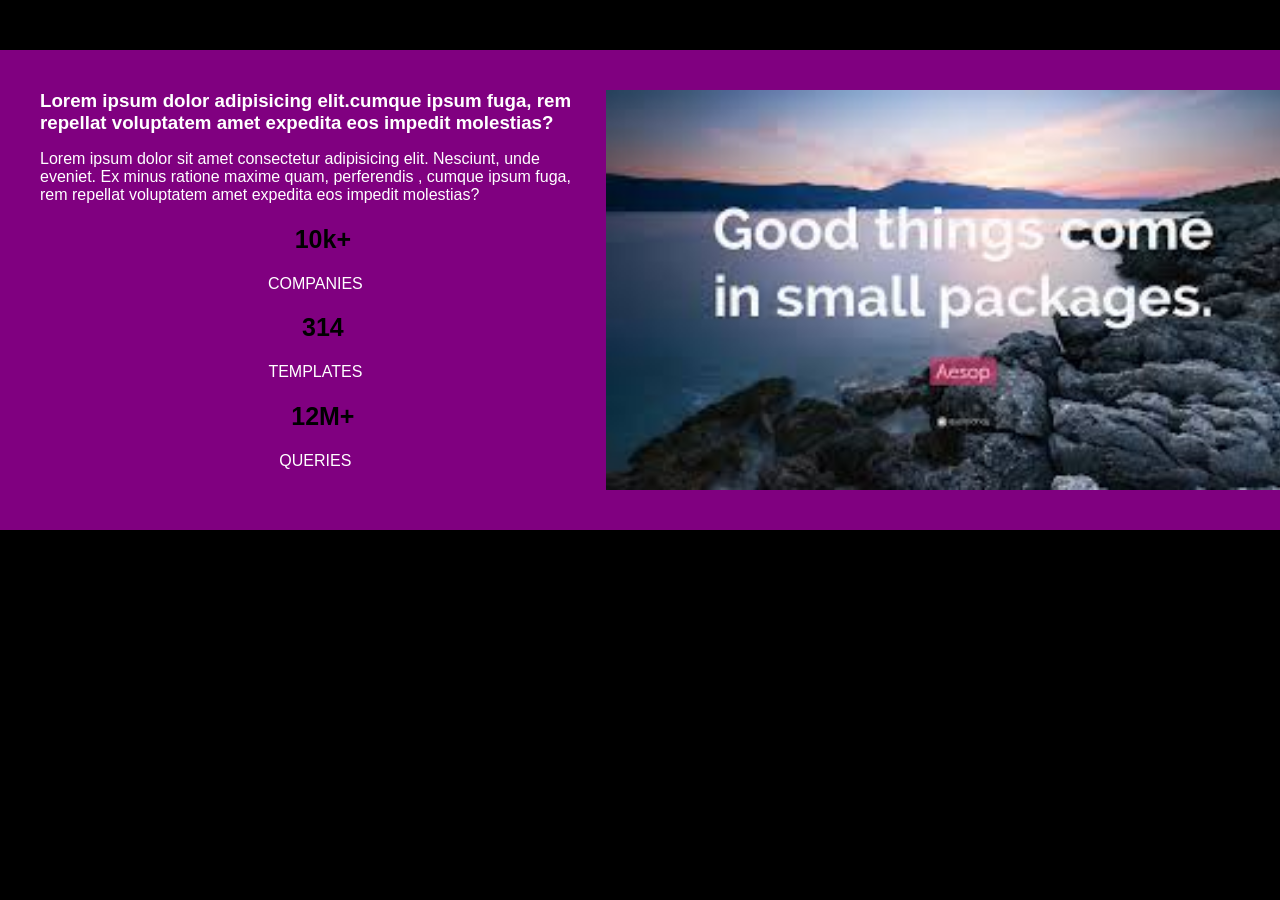
==== assign5.html @ 281d3598 "initial commit" ====
<!DOCTYPE html>
<html lang="en">

<head>
    <meta charset="UTF-8">
    <meta name="viewport" content="width=device-width, initial-scale=1.0">
    <title>Document</title>
    <link rel="stylesheet" href="assign5.css">
</head>

<body>
    <div class="main">

        <div class="text">
            <h3>Lorem ipsum dolor adipisicing elit.cumque
                ipsum fuga, rem repellat voluptatem amet expedita
                eos impedit molestias?
            </h3>
            <p>Lorem ipsum dolor sit amet consectetur adipisicing elit.
                Nesciunt, unde eveniet. Ex minus ratione maxime quam, perferendis
                , cumque ipsum fuga, rem repellat voluptatem amet expedita
                eos impedit molestias?</p>
            <div class="section-work">
                <div class="container">

                    <div> 
                        <h2 class="counter-no">10k+</h2>
                        <p>COMPANIES</p>
                    </div>
                    
                    <div> 
                        <h2 class="counter-no">314</h2>
                        <p>TEMPLATES</p>
                    </div>
                    <div> 
                        <h2 class="counter-no">12M+</h2>
                        <p>QUERIES</p>
                    </div>
                </div>
            </div>
        </div>
        <img src="./download (1).jfif">
    </div>
</body>

</html>
---- assign5.css ----
body {
    margin: 0;
font-family: sans-serif;
background-color: #000000;
}
    
  .main {
  display: flex;
background-color:purple;
justify-content: space-between;
padding: 40px;
margin-top: 50px;
width:100% ;
/* align-items: center; */

  }
  

 .main img{
   height: 400px; 
      display: flex;
    
  }    
  .main  h3{
margin: 0;
color: white;

  }

  .main p {
     color: white;
    margin-right: 15px;
    
  }

  .section-work {
    transition: all 0.7s linear;
    justify-content: center;
     text-align: center;

  }

    .counter-no{
      font-size: 25px;
    }
    
        /* Mobile devices  0px to 767px*/
        @media screen and (max-width:767px) {
            .container {
                flex-direction: column-reverse;
            }
        }
          /* tablet */
          @media screen and (min-width:768px) and (max-width:1090px) {
            
            }
          /* Larger screen */
        @media screen and (min-width:1091px) {
            
        }
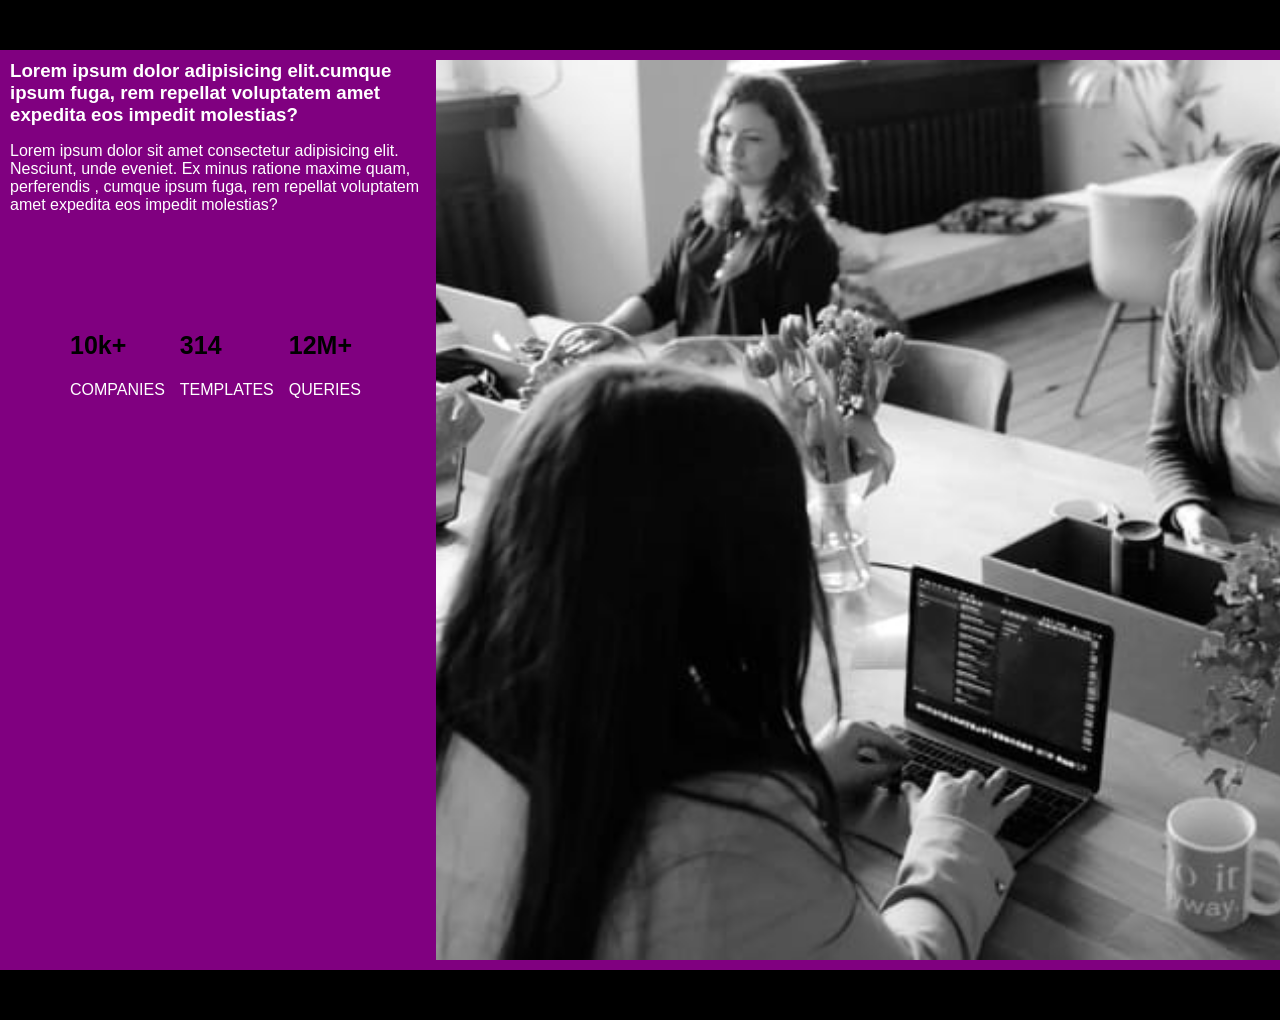
==== commit a11047d0: "initial commit" ====
--- a/assign5.html
+++ b/assign5.html
@@ -4,7 +4,7 @@
 <head>
     <meta charset="UTF-8">
     <meta name="viewport" content="width=device-width, initial-scale=1.0">
-    <title>Document</title>
+    <title>My Website</title>
     <link rel="stylesheet" href="assign5.css">
 </head>
 
@@ -39,7 +39,7 @@
                 </div>
             </div>
         </div>
-        <img src="./download (1).jfif">
+        <img src="./image-header-desktop.jpg">
     </div>
 </body>
 
@@ -49,3 +49,9 @@
 
 
 
+
+
+
+
+
+
--- a/assign5.css
+++ b/assign5.css
@@ -8,22 +8,24 @@
   display: flex;
 background-color:purple;
 justify-content: space-between;
-padding: 40px;
+padding: 10px 10px;
 margin-top: 50px;
-width:100% ;
+margin-bottom: 50px;
+/* width:100% ; */
 /* align-items: center; */
 
   }
   
 
  .main img{
-   height: 400px; 
+   height:100vh; 
       display: flex;
     
   }    
   .main  h3{
 margin: 0;
 color: white;
+
 
   }
 
@@ -35,10 +37,12 @@
 
   .section-work {
     transition: all 0.7s linear;
-    justify-content: center;
-     text-align: center;
-
+    padding: 80px 60px;
+    
   }
+  .container {
+           display: flex;
+        justify-content: center;
 
     .counter-no{
       font-size: 25px;
@@ -61,3 +65,6 @@
     
         
 
+
+        
+
